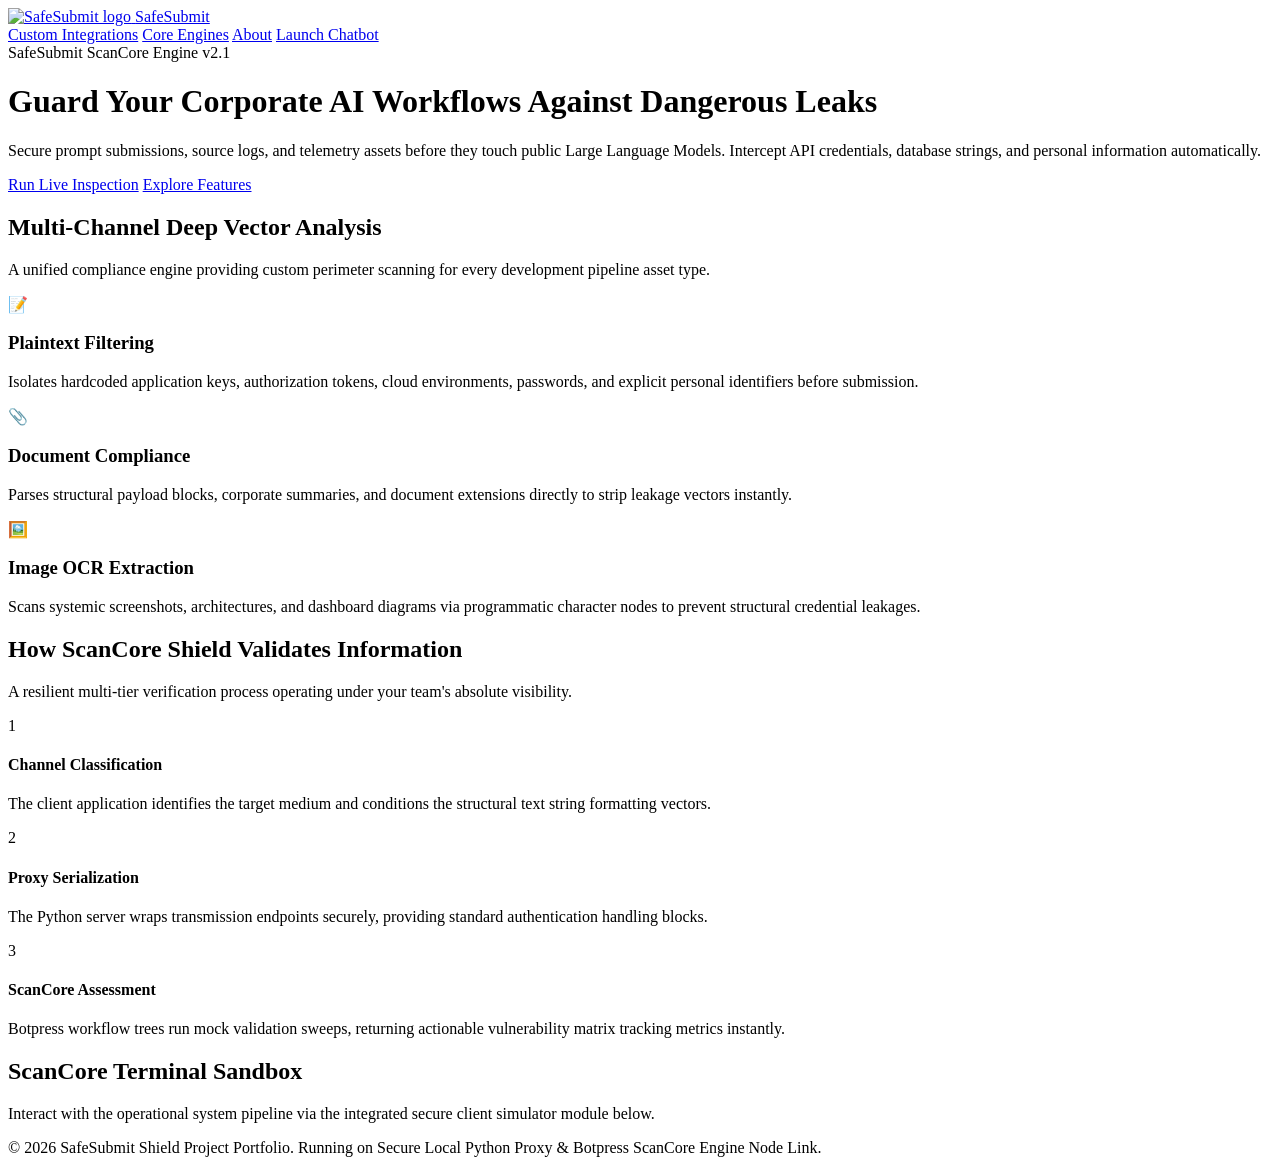
==== docs/index.html @ cbe333ab "rename of files and url" ====
﻿<!DOCTYPE html>
<html lang="en">
<head>
  <meta charset="UTF-8" />
  <meta http-equiv="X-UA-Compatible" content="IE=edge" />
  <meta name="viewport" content="width=device-width, initial-scale=1.0" />
  <title>SafeSubmit Shield — Enterprise LLM Security Platform</title>
  <link rel="stylesheet" href="./style.css" />
  
  <script crossorigin src="https://unpkg.com/react@18/umd/react.development.js"></script>
  <script crossorigin src="https://unpkg.com/react-dom@18/umd/react-dom.development.js"></script>
</head>
<body>

  <nav class="navbar">
    <div class="nav-container">
      <a href="../index.html" class="nav-brand-link">
        <img src="../brand-icon-img.png" alt="SafeSubmit logo" class="nav-logo-img" style="height:36px;width:auto;">
        <span class="nav-title">SafeSubmit</span>
      </a>
      <div class="nav-menu">
        <a href="../integrations.html">Custom Integrations</a>
        <a href="../core-engines.html">Core Engines</a>
        <a href="../about.html">About</a>
        <a href="../chatbot.html" class="nav-cta">Launch Chatbot</a>
      </div>
    </div>
  </nav>

  <header id="hero" class="landing-hero">
    <div class="hero-content">
      <span class="badge">SafeSubmit ScanCore Engine v2.1</span>
      <h1>Guard Your Corporate AI Workflows Against Dangerous Leaks</h1>
      <p>Secure prompt submissions, source logs, and telemetry assets before they touch public Large Language Models. Intercept API credentials, database strings, and personal information automatically.</p>
      <div class="hero-actions">
        <a href="#workspace" class="cta-button primary">Run Live Inspection</a>
        <a href="#features" class="cta-button secondary">Explore Features</a>
      </div>
    </div>
  </header>

  <section id="features" class="landing-features">
    <div class="section-heading">
      <h2>Multi-Channel Deep Vector Analysis</h2>
      <p>A unified compliance engine providing custom perimeter scanning for every development pipeline asset type.</p>
    </div>
    
    <div class="features-grid">
      <div class="feature-card">
        <div class="card-icon">📝</div>
        <h3>Plaintext Filtering</h3>
        <p>Isolates hardcoded application keys, authorization tokens, cloud environments, passwords, and explicit personal identifiers before submission.</p>
      </div>
      <div class="feature-card">
        <div class="card-icon">📎</div>
        <h3>Document Compliance</h3>
        <p>Parses structural payload blocks, corporate summaries, and document extensions directly to strip leakage vectors instantly.</p>
      </div>
      <div class="feature-card">
        <div class="card-icon">🖼️</div>
        <h3>Image OCR Extraction</h3>
        <p>Scans systemic screenshots, architectures, and dashboard diagrams via programmatic character nodes to prevent structural credential leakages.</p>
      </div>
    </div>
  </section>

  <section id="architecture" class="landing-pipeline">
    <div class="section-heading">
      <h2>How ScanCore Shield Validates Information</h2>
      <p>A resilient multi-tier verification process operating under your team's absolute visibility.</p>
    </div>
    <div class="pipeline-flow">
      <div class="step">
        <div class="step-badge">
          <span class="step-num">1</span>
        </div>
        <h4>Channel Classification</h4>
        <p>The client application identifies the target medium and conditions the structural text string formatting vectors.</p>
      </div>
      <div class="step">
        <div class="step-badge">
          <span class="step-num">2</span>
        </div>
        <h4>Proxy Serialization</h4>
        <p>The Python server wraps transmission endpoints securely, providing standard authentication handling blocks.</p>
      </div>
      <div class="step">
        <div class="step-badge">
          <span class="step-num">3</span>
        </div>
        <h4>ScanCore Assessment</h4>
        <p>Botpress workflow trees run mock validation sweeps, returning actionable vulnerability matrix tracking metrics instantly.</p>
      </div>
    </div>
  </section>

  <main id="workspace" class="app-workspace-section">
    <div class="section-heading">
      <h2>ScanCore Terminal Sandbox</h2>
      <p>Interact with the operational system pipeline via the integrated secure client simulator module below.</p>
    </div>
    
    <div id="root" class="root-container"></div>
  </main>

  <footer class="platform-footer">
    <p>&copy; 2026 SafeSubmit Shield Project Portfolio. Running on Secure Local Python Proxy & Botpress ScanCore Engine Node Link.</p>
  </footer>

  <script type="module" src="./app.js"></script>
</body>
</html>
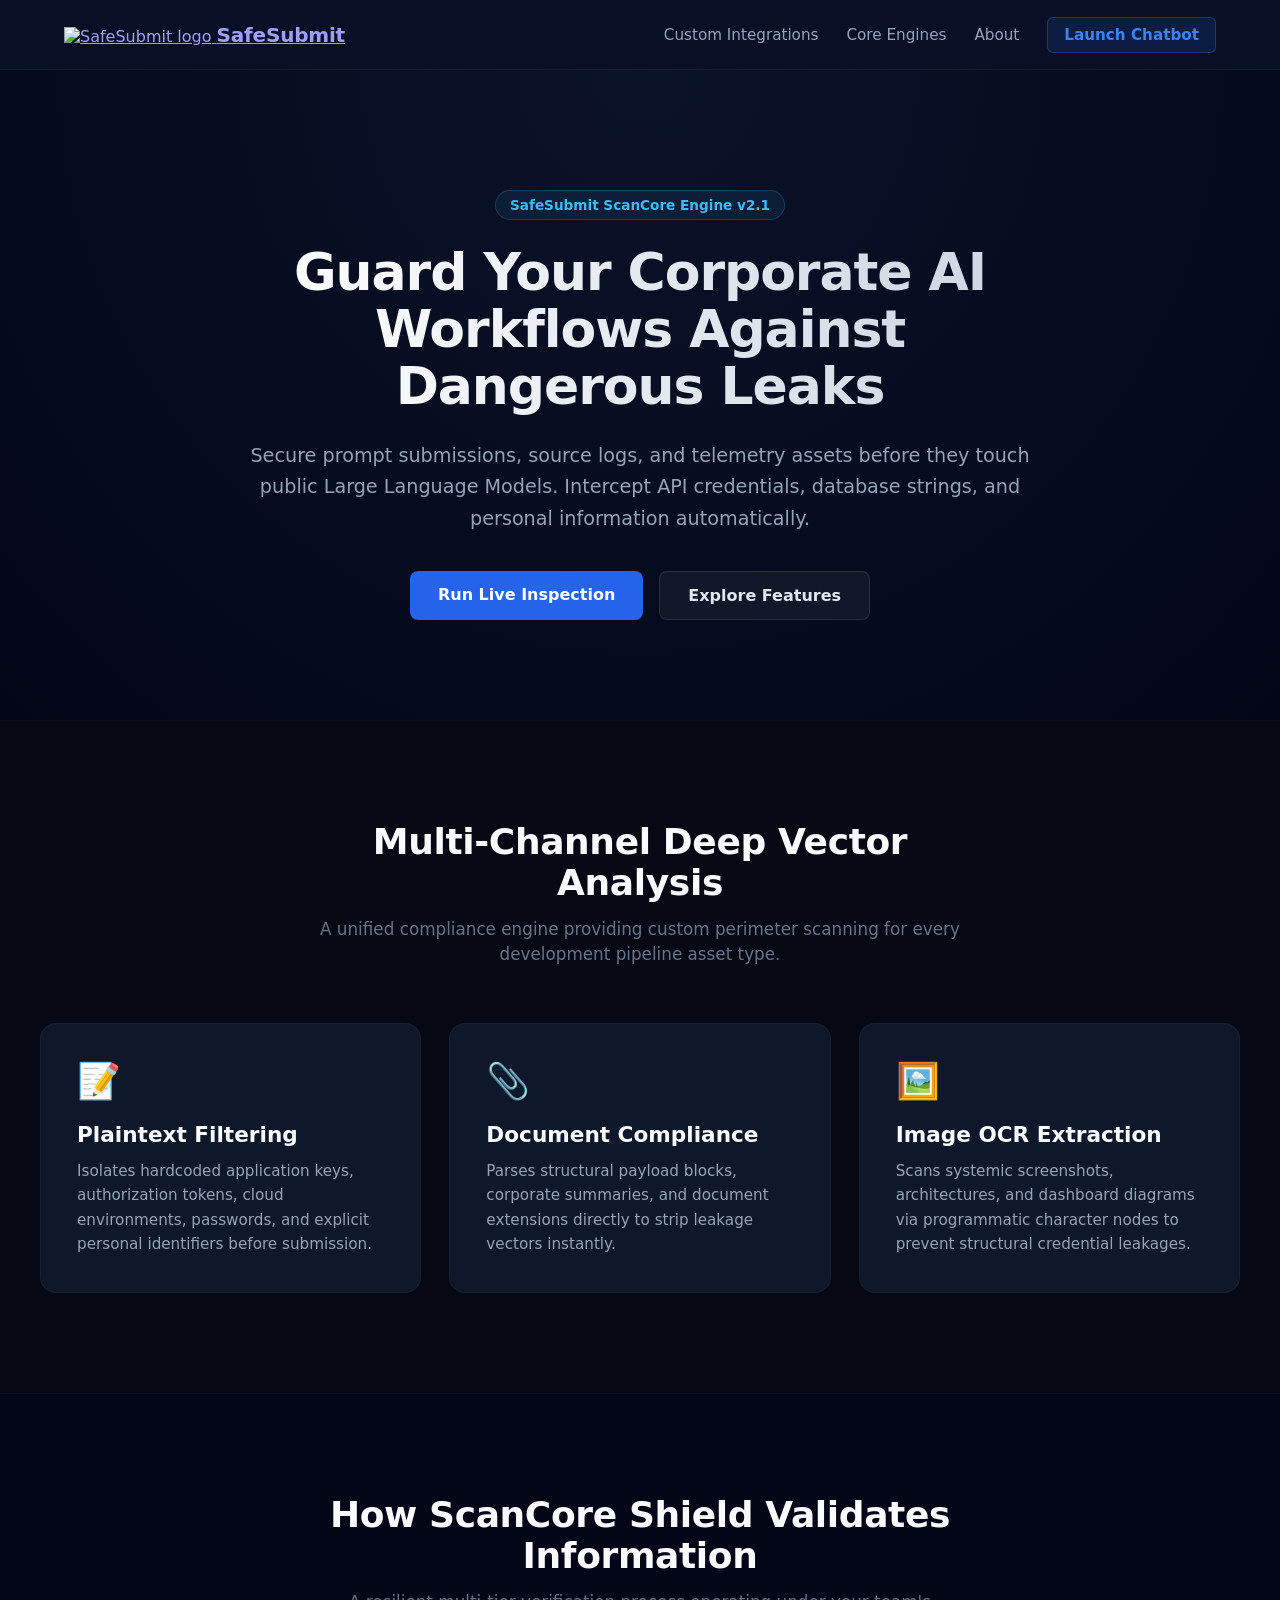
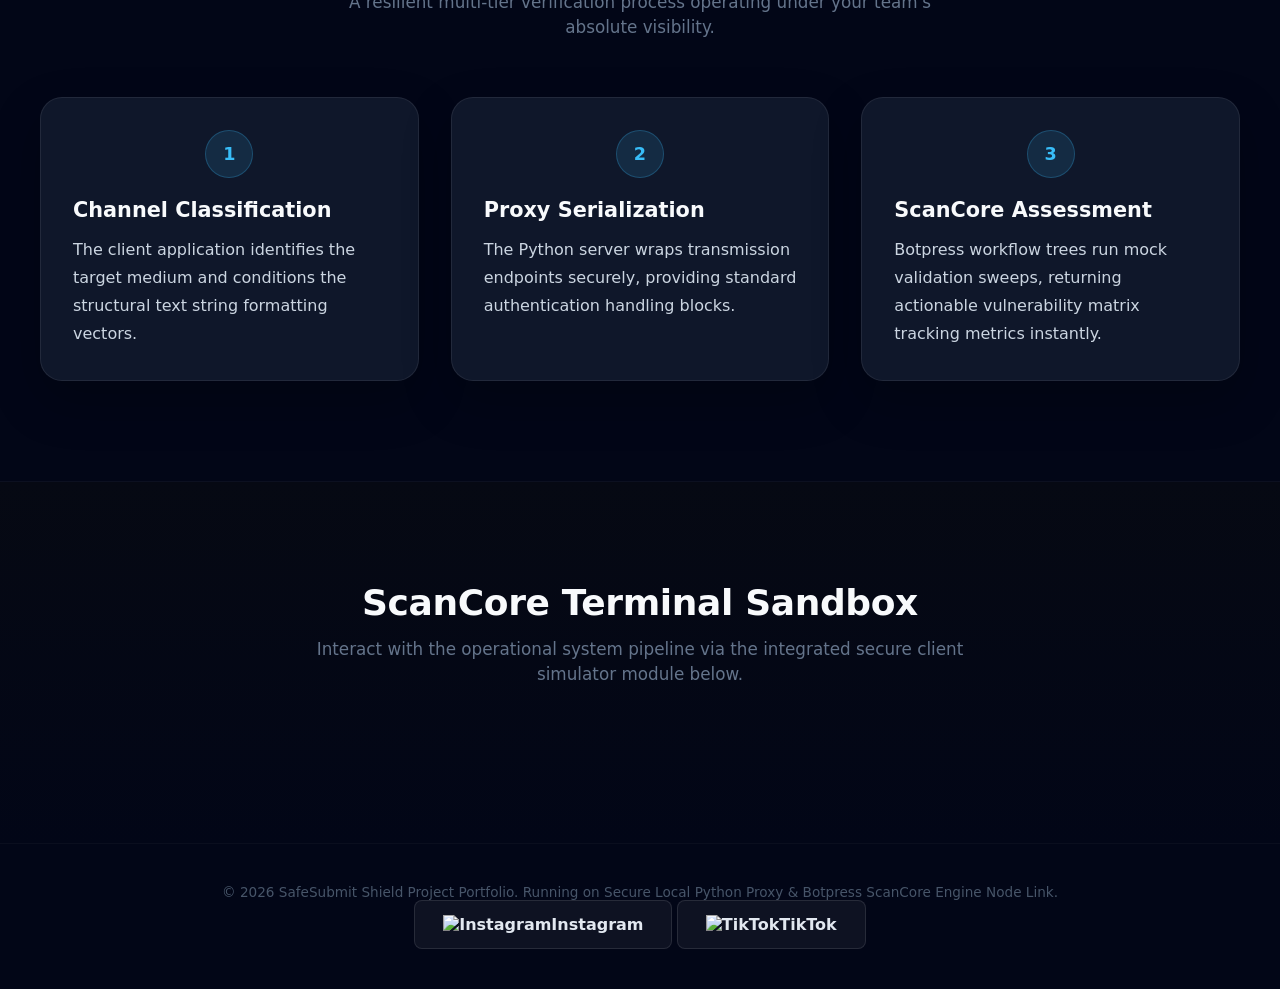
==== commit e6d66ef2: "New icons" ====
--- a/docs/index.html
+++ b/docs/index.html
@@ -105,6 +105,14 @@
 
   <footer class="platform-footer">
     <p>&copy; 2026 SafeSubmit Shield Project Portfolio. Running on Secure Local Python Proxy & Botpress ScanCore Engine Node Link.</p>
+    <div class="app-socials footer-socials">
+      <a href="../instagram-icon.webp" class="cta-button secondary social-button">
+        <img src="../instagram-icon.webp" alt="Instagram" class="social-icon">Instagram
+      </a>
+      <a href="../Tiktok-icon.webp" class="cta-button secondary social-button">
+        <img src="../Tiktok-icon.webp" alt="TikTok" class="social-icon">TikTok
+      </a>
+    </div>
   </footer>
 
   <script type="module" src="./app.js"></script>
--- a/docs/style.css
+++ b/docs/style.css
@@ -0,0 +1,349 @@
+:root {
+  color-scheme: dark;
+  font-family: system-ui, -apple-system, BlinkMacSystemFont, 'Segoe UI', Roboto, sans-serif;
+  background: #020617;
+  color: #f8fafc;
+  scroll-behavior: smooth;
+}
+
+* {
+  box-sizing: border-box;
+  margin: 0;
+  padding: 0;
+}
+
+body {
+  padding-top: 70px; /* Offset space for fixed top menu bar */
+}
+
+/* Fixed Navigation Navbar Layer */
+.navbar {
+  position: fixed;
+  top: 0;
+  left: 0;
+  right: 0;
+  height: 70px;
+  background: rgba(11, 19, 41, 0.85);
+  backdrop-filter: blur(12px);
+  -webkit-backdrop-filter: blur(12px);
+  border-bottom: 1px solid rgba(255, 255, 255, 0.06);
+  z-index: 1000;
+}
+
+.nav-container {
+  max-width: 1200px;
+  height: 100%;
+  margin: 0 auto;
+  padding: 0 24px;
+  display: flex;
+  justify-content: space-between;
+  align-items: center;
+}
+
+.nav-brand {
+  display: flex;
+  align-items: center;
+  gap: 10px;
+}
+
+.nav-logo { font-size: 1.5rem; }
+.nav-title { font-size: 1.25rem; font-weight: 700; letter-spacing: -0.01em; }
+.nav-title .highlight { color: #38bdf8; }
+
+.nav-menu {
+  display: flex;
+  align-items: center;
+  gap: 28px;
+}
+
+.nav-menu a {
+  color: #94a3b8;
+  text-decoration: none;
+  font-size: 0.95rem;
+  font-weight: 500;
+  transition: color 0.2s;
+}
+.nav-menu a:hover { color: #f8fafc; }
+
+.nav-menu a.nav-cta {
+  background: rgba(37, 99, 235, 0.15);
+  color: #3b82f6;
+  border: 1px solid rgba(59, 130, 246, 0.3);
+  padding: 8px 16px;
+  border-radius: 6px;
+  font-weight: 600;
+}
+.nav-menu a.nav-cta:hover { background: #2563eb; color: white; }
+
+/* Branded Hero Header Section */
+.landing-hero {
+  background: radial-gradient(circle at top, #0b1329 0%, #020617 100%);
+  padding: 120px 24px 100px 24px;
+  text-align: center;
+}
+
+.hero-content { max-width: 800px; margin: 0 auto; }
+
+.badge {
+  display: inline-block;
+  background: rgba(56, 189, 248, 0.08);
+  color: #38bdf8;
+  border: 1px solid rgba(56, 189, 248, 0.2);
+  padding: 6px 14px;
+  border-radius: 9999px;
+  font-size: 0.85rem;
+  font-weight: 600;
+  margin-bottom: 24px;
+}
+
+.hero-content h1 {
+  font-size: 3.25rem;
+  font-weight: 800;
+  line-height: 1.1;
+  letter-spacing: -0.02em;
+  margin-bottom: 24px;
+  background: linear-gradient(to right, #ffffff, #cbd5e1);
+  -webkit-background-clip: text;
+  -webkit-text-fill-color: transparent;
+}
+
+.hero-content p {
+  font-size: 1.2rem;
+  color: #94a3b8;
+  line-height: 1.65;
+  margin-bottom: 36px;
+}
+
+.hero-actions { display: flex; gap: 16px; justify-content: center; }
+
+.cta-button {
+  display: inline-block;
+  font-weight: 600;
+  padding: 14px 28px;
+  border-radius: 8px;
+  text-decoration: none;
+  font-size: 1rem;
+  transition: all 0.2s;
+}
+.cta-button.primary { background: #2563eb; color: white; }
+.cta-button.primary:hover { background: #1d4ed8; }
+.cta-button.secondary { background: rgba(255, 255, 255, 0.05); color: #e2e8f0; border: 1px solid rgba(255, 255, 255, 0.1); }
+.cta-button.secondary:hover { background: rgba(255, 255, 255, 0.1); }
+
+/* Unified Heading Layout Utilities */
+.section-heading {
+  text-align: center;
+  max-width: 650px;
+  margin: 0 auto 56px auto;
+}
+.section-heading h2 { font-size: 2.25rem; font-weight: 700; margin-bottom: 14px; letter-spacing: -0.01em; }
+.section-heading p { color: #64748b; font-size: 1.05rem; line-height: 1.5; }
+
+/* Section 2: Product Features Elements */
+.landing-features { padding: 100px 24px; background: #060913; border-top: 1px solid rgba(255,255,255,0.03); }
+.features-grid {
+  display: grid;
+  grid-template-columns: repeat(auto-fit, minmax(280px, 1fr));
+  gap: 28px;
+  max-width: 1200px;
+  margin: 0 auto;
+}
+.feature-card {
+  background: #0f172a;
+  border: 1px solid rgba(255, 255, 255, 0.04);
+  padding: 36px;
+  border-radius: 16px;
+  transition: transform 0.25s, border-color 0.25s;
+}
+.feature-card:hover { transform: translateY(-4px); border-color: rgba(56, 189, 248, 0.2); }
+.card-icon { font-size: 2.2rem; margin-bottom: 20px; }
+.feature-card h3 { font-size: 1.35rem; margin-bottom: 12px; font-weight: 600; }
+.feature-card p { color: #94a3b8; font-size: 0.95rem; line-height: 1.6; }
+
+/* Section 3: Tech Flow Steps */
+.landing-pipeline {
+  padding: 100px 24px;
+  border-top: 1px solid rgba(255, 255, 255, 0.03);
+}
+.pipeline-flow {
+  display: grid;
+  grid-template-columns: repeat(auto-fit, minmax(280px, 1fr));
+  gap: 32px;
+  max-width: 1200px;
+  margin: 0 auto;
+}
+.step {
+  background: #0f172a;
+  border: 1px solid rgba(255, 255, 255, 0.08);
+  border-radius: 22px;
+  padding: 32px;
+  min-height: 260px;
+  text-align: left;
+  box-shadow: 0 20px 50px rgba(0, 0, 0, 0.22);
+}
+.step-badge {
+  display: flex;
+  justify-content: center;
+  margin-bottom: 20px;
+}
+.step-num {
+  display: inline-flex;
+  align-items: center;
+  justify-content: center;
+  width: 48px;
+  height: 48px;
+  background: rgba(56, 189, 248, 0.12);
+  color: #38bdf8;
+  border: 1px solid rgba(56, 189, 248, 0.25);
+  border-radius: 50%;
+  font-weight: 700;
+  font-size: 1.1rem;
+}
+.step h4 {
+  font-size: 1.3rem;
+  margin-bottom: 14px;
+  font-weight: 700;
+}
+.step p {
+  color: #cbd5e1;
+  font-size: 1rem;
+  line-height: 1.75;
+}
+
+/* Section 4: Live Sandboxed Interactive Workspace */
+.app-workspace-section {
+  padding: 100px 24px;
+  background: linear-gradient(180deg, #060913 0%, #020617 100%);
+  border-top: 1px solid rgba(255, 255, 255, 0.04);
+}
+
+/* Sandboxed Chatbot Messenger Client Frame Dimensions */
+.chatbot-container {
+  display: flex;
+  flex-direction: column;
+  max-width: 700px;
+  height: 620px;
+  margin: 0 auto;
+  background: #0f172a;
+  border: 1px solid rgba(255, 255, 255, 0.08);
+  border-radius: 16px;
+  box-shadow: 0 25px 50px -12px rgb(0 0 0 / 0.6);
+  overflow: hidden;
+}
+
+.chatbot-header {
+  padding: 18px 24px;
+  border-bottom: 1px solid rgba(255, 255, 255, 0.08);
+  display: flex;
+  justify-content: space-between;
+  align-items: center;
+  background: #0b1329;
+}
+.chatbot-status { font-size: 0.85rem; color: #10b981; font-weight: 600; display: flex; align-items: center; gap: 6px; }
+.chatbot-status::before { content: ''; display: inline-block; width: 8px; height: 8px; background: #10b981; border-radius: 50%; }
+
+.chatbot-messages { flex: 1; overflow-y: auto; padding: 24px; display: flex; flex-direction: column; gap: 16px; }
+.chatbot-message-row { display: flex; width: 100%; }
+.chatbot-message-row.user { justify-content: flex-end; }
+.chatbot-message-row.bot { justify-content: flex-start; }
+
+.chatbot-bubble { max-width: 80%; padding: 14px 18px; border-radius: 16px; line-height: 1.5; font-size: 0.95rem; }
+.chatbot-bubble p { margin: 0; white-space: pre-wrap; }
+
+.chatbot-message-row.user .chatbot-bubble { background: #2563eb; color: #fff; border-bottom-right-radius: 4px; }
+.chatbot-message-row.bot .chatbot-bubble { background: rgba(255, 255, 255, 0.05); color: #cbd5e1; border-bottom-left-radius: 4px; }
+
+.inline-choice-panel {
+  display: flex;
+  flex-wrap: wrap;
+  gap: 8px;
+  margin-top: 12px;
+}
+
+.inline-choice-btn {
+  background: rgba(56, 189, 248, 0.08);
+  border: 1px solid rgba(56, 189, 248, 0.28);
+  color: #7dd3fc;
+  padding: 8px 12px;
+  border-radius: 8px;
+  font-weight: 700;
+  cursor: pointer;
+}
+
+.inline-choice-btn:hover:not(:disabled) {
+  background: rgba(56, 189, 248, 0.16);
+  border-color: #38bdf8;
+}
+
+.inline-choice-btn:disabled {
+  cursor: not-allowed;
+  opacity: 0.55;
+}
+
+.chatbot-footer { padding: 18px 24px; border-top: 1px solid rgba(255, 255, 255, 0.08); background: #0b1329; }
+.content-entry-panel { display: flex; flex-direction: column; gap: 12px; }
+.upload-row { display: flex; width: 100%; }
+.upload-button {
+  width: 100%;
+  background: rgba(56, 189, 248, 0.06);
+  border: 1px solid rgba(56, 189, 248, 0.24);
+  color: #38bdf8;
+  padding: 12px 18px;
+  border-radius: 10px;
+  font-weight: 700;
+  cursor: pointer;
+}
+.upload-button:hover:not(:disabled) {
+  background: rgba(56, 189, 248, 0.14);
+  border-color: #38bdf8;
+}
+.upload-button:disabled { opacity: 0.55; cursor: not-allowed; }
+.choices-panel { display: flex; flex-direction: column; gap: 10px; width: 100%; }
+
+.choice-btn {
+  background: rgba(56, 189, 248, 0.06);
+  border: 1px solid rgba(56, 189, 248, 0.2);
+  color: #38bdf8;
+  padding: 14px 18px;
+  border-radius: 10px;
+  font-weight: 600;
+  font-size: 0.95rem;
+  text-align: left;
+  cursor: pointer;
+  transition: all 0.2s;
+}
+.choice-btn:hover { background: rgba(56, 189, 248, 0.14); border-color: #38bdf8; }
+
+.chatbot-input-area { display: flex; gap: 12px; width: 100%; }
+.chatbot-input-area textarea {
+  flex: 1;
+  border-radius: 24px;
+  border: 1px solid rgba(255, 255, 255, 0.1);
+  background: #1e293b;
+  color: #f8fafc;
+  padding: 12px 20px;
+  font-size: 0.95rem;
+  resize: none;
+  outline: none;
+  line-height: 1.4;
+}
+.chatbot-send-button { background: #2563eb; color: white; border: none; border-radius: 24px; padding: 0 24px; font-weight: 600; cursor: pointer; transition: background 0.2s; }
+.chatbot-send-button:hover:not(:disabled) { background: #1d4ed8; }
+.chatbot-send-button:disabled { opacity: 0.4; cursor: not-allowed; }
+
+@keyframes pulse { 0%, 100% { opacity: 0.4; } 50% { opacity: 1; } }
+.chatbot-bubble.loading span { animation: pulse 1.5s infinite; color: #94a3b8; }
+
+/* Branded Presentation Footer */
+.platform-footer { text-align: center; padding: 40px 24px; font-size: 0.85rem; color: #475569; border-top: 1px solid rgba(255, 255, 255, 0.03); background: #020617; }
+
+/* Responsive Media Controls for Mobile Displays */
+@media (max-width: 768px) {
+  body { padding-top: 60px; }
+  .navbar { height: 60px; }
+  .nav-menu { display: none; } /* Standard collapse pattern for review speed */
+  .hero-content h1 { font-size: 2.25rem; }
+  .hero-actions { flex-direction: column; gap: 12px; }
+  .pipeline-flow { flex-direction: column; align-items: center; gap: 32px; }
+  .chatbot-container { height: 520px; }
+}
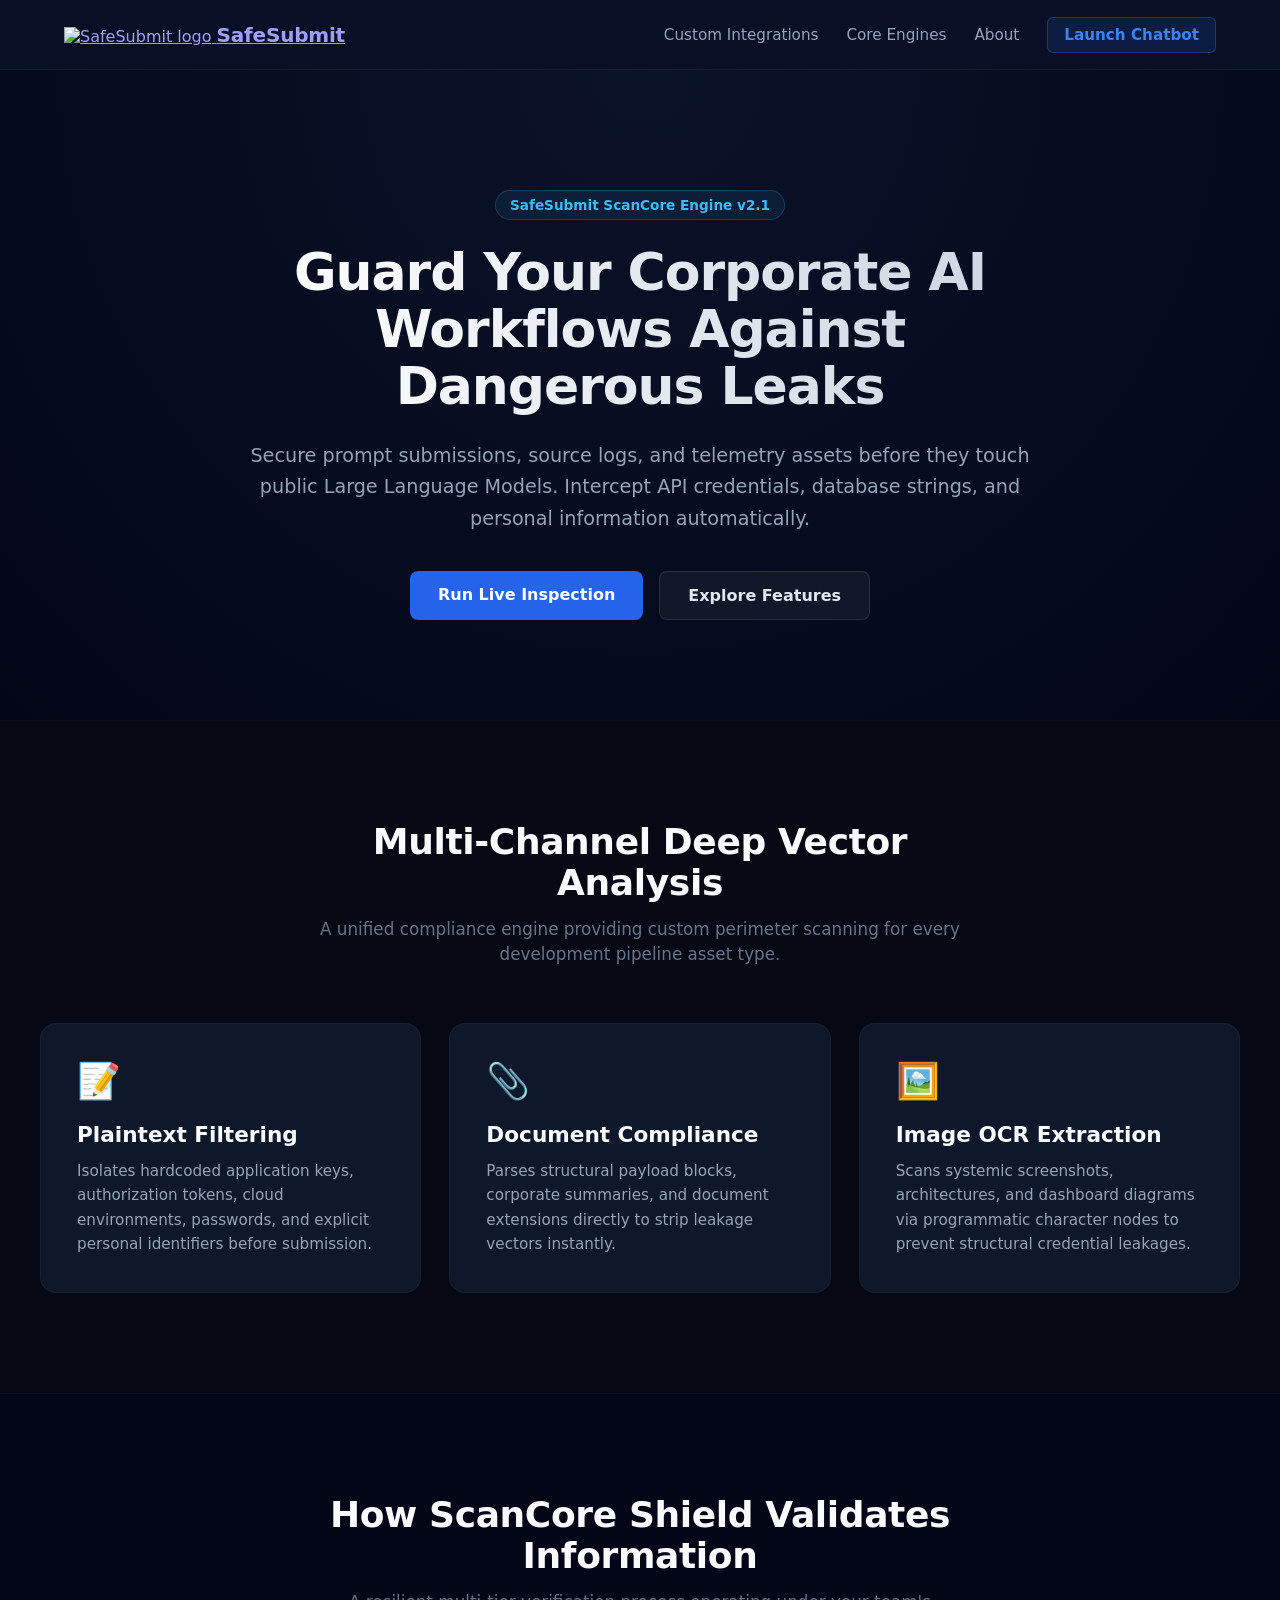
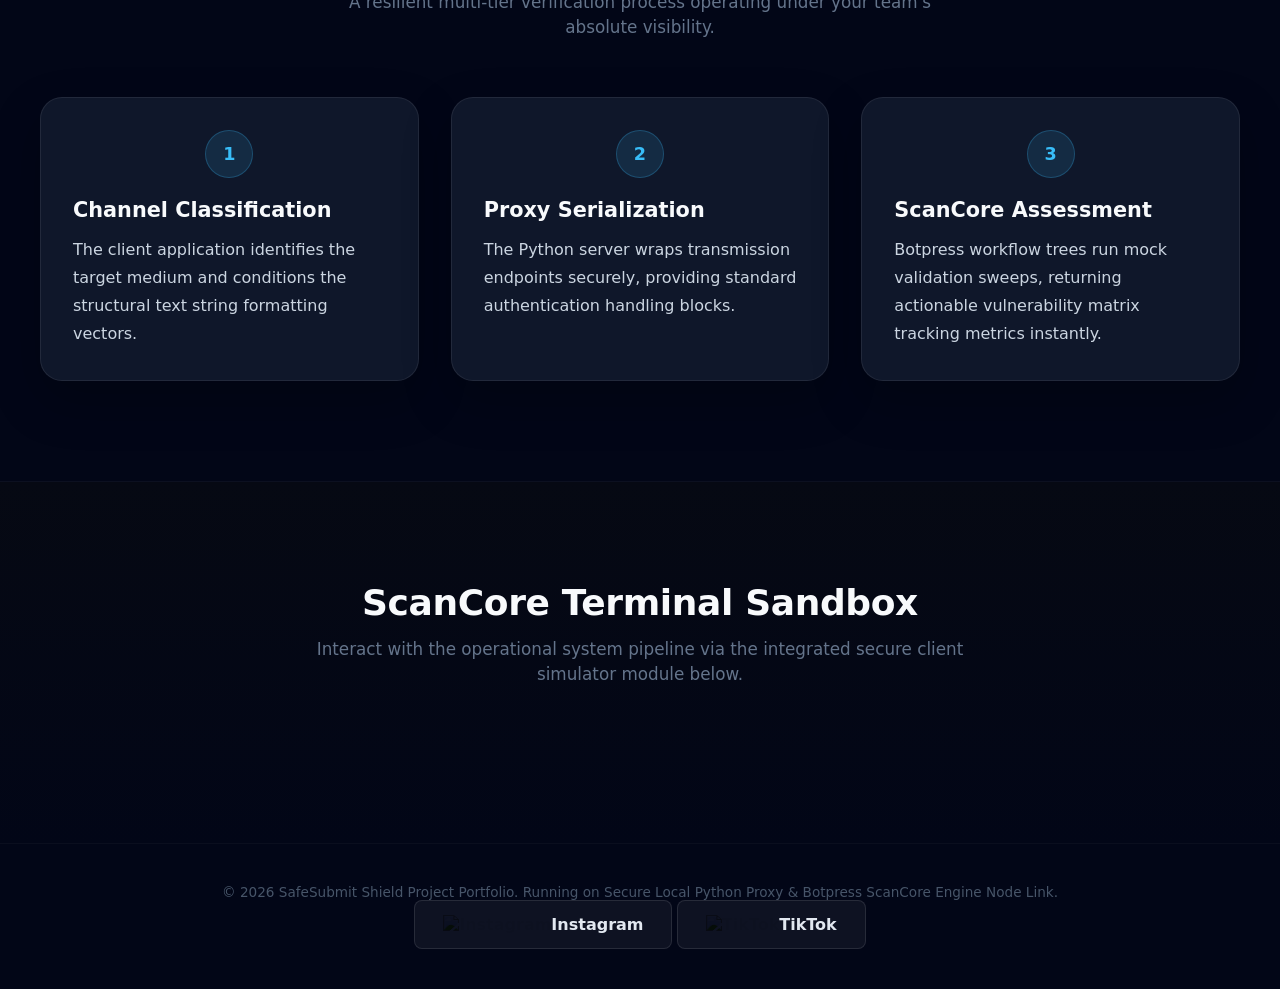
==== commit 1a22b606: "ui updateeeeeeeee" ====
--- a/docs/index.html
+++ b/docs/index.html
@@ -107,10 +107,10 @@
     <p>&copy; 2026 SafeSubmit Shield Project Portfolio. Running on Secure Local Python Proxy & Botpress ScanCore Engine Node Link.</p>
     <div class="app-socials footer-socials">
       <a href="../instagram-icon.webp" class="cta-button secondary social-button">
-        <img src="../instagram-icon.webp" alt="Instagram" class="social-icon">Instagram
+        <img src="../instagram-icon.webp" alt="Instagram" class="social-icon" style="mix-blend-mode: multiply;">Instagram
       </a>
       <a href="../Tiktok-icon.webp" class="cta-button secondary social-button">
-        <img src="../Tiktok-icon.webp" alt="TikTok" class="social-icon">TikTok
+        <img src="../Tiktok-icon.webp" alt="TikTok" class="social-icon" style="mix-blend-mode: multiply;">TikTok
       </a>
     </div>
   </footer>
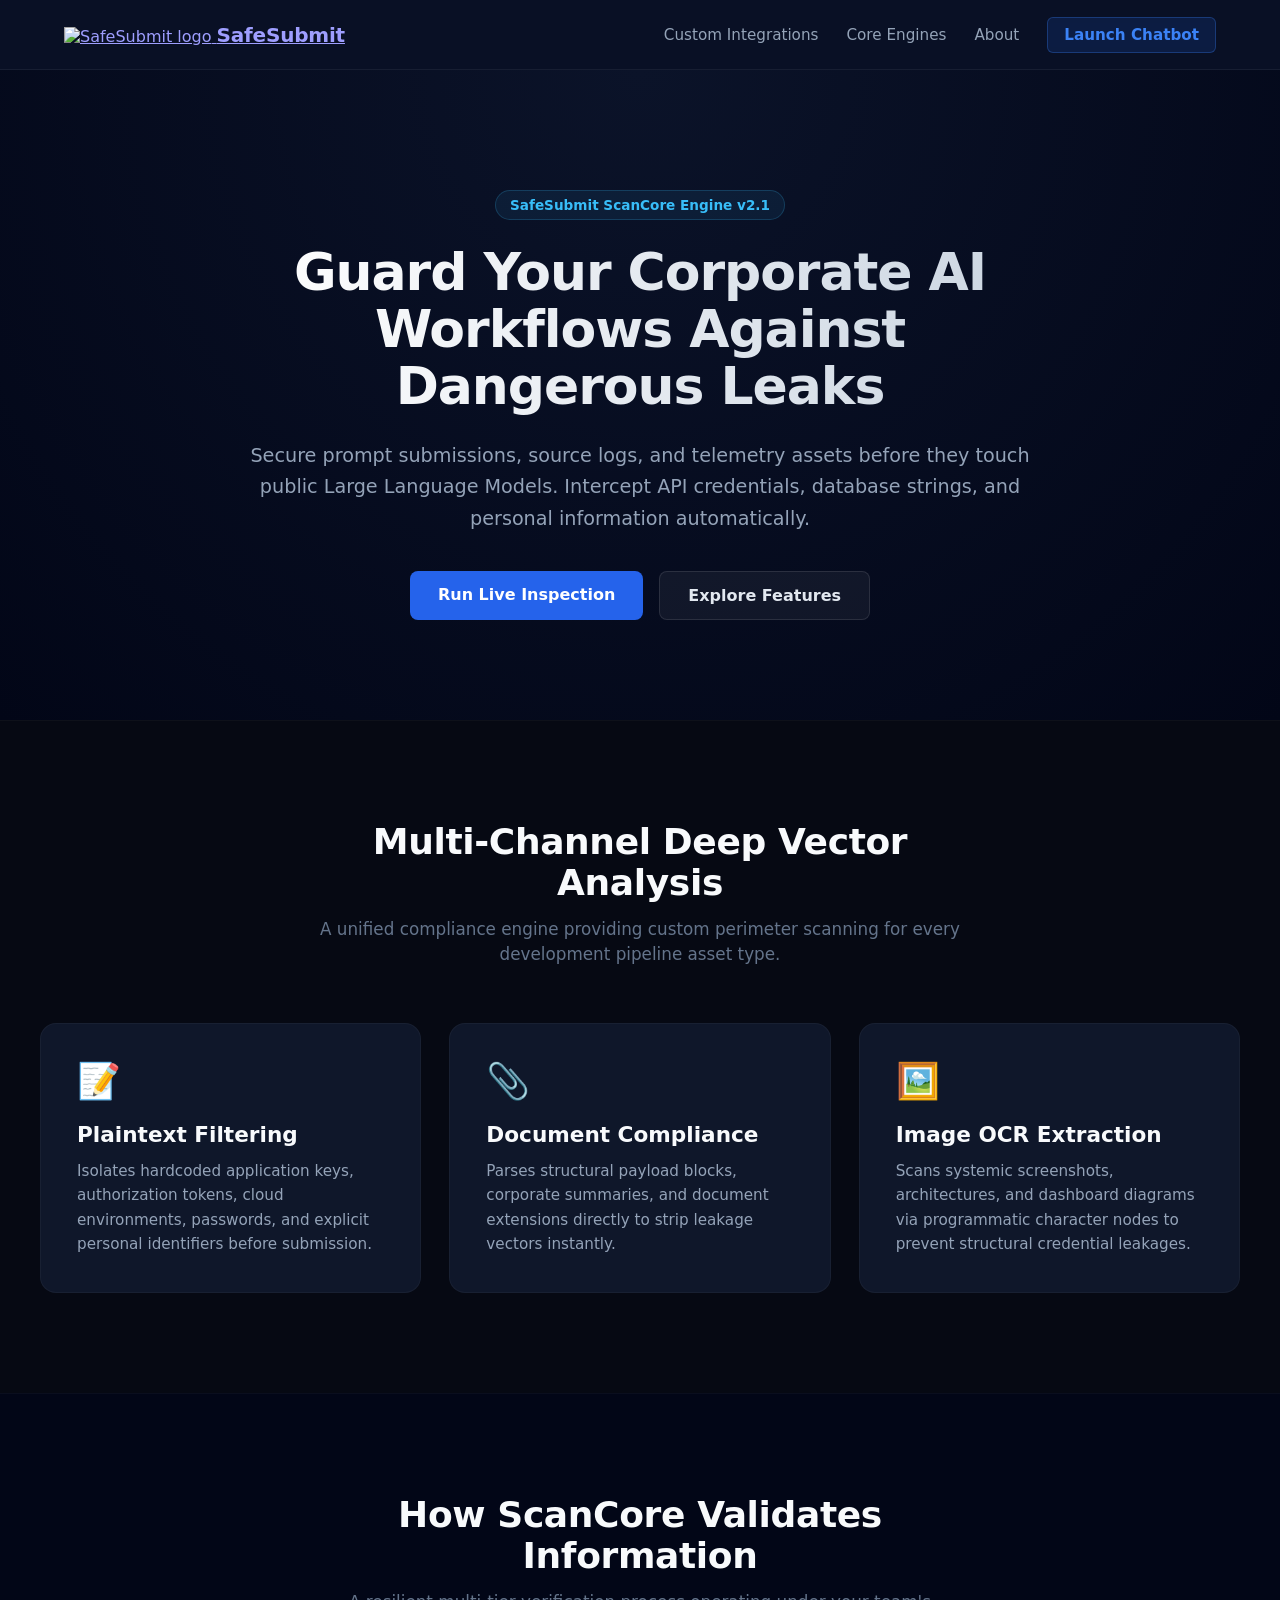
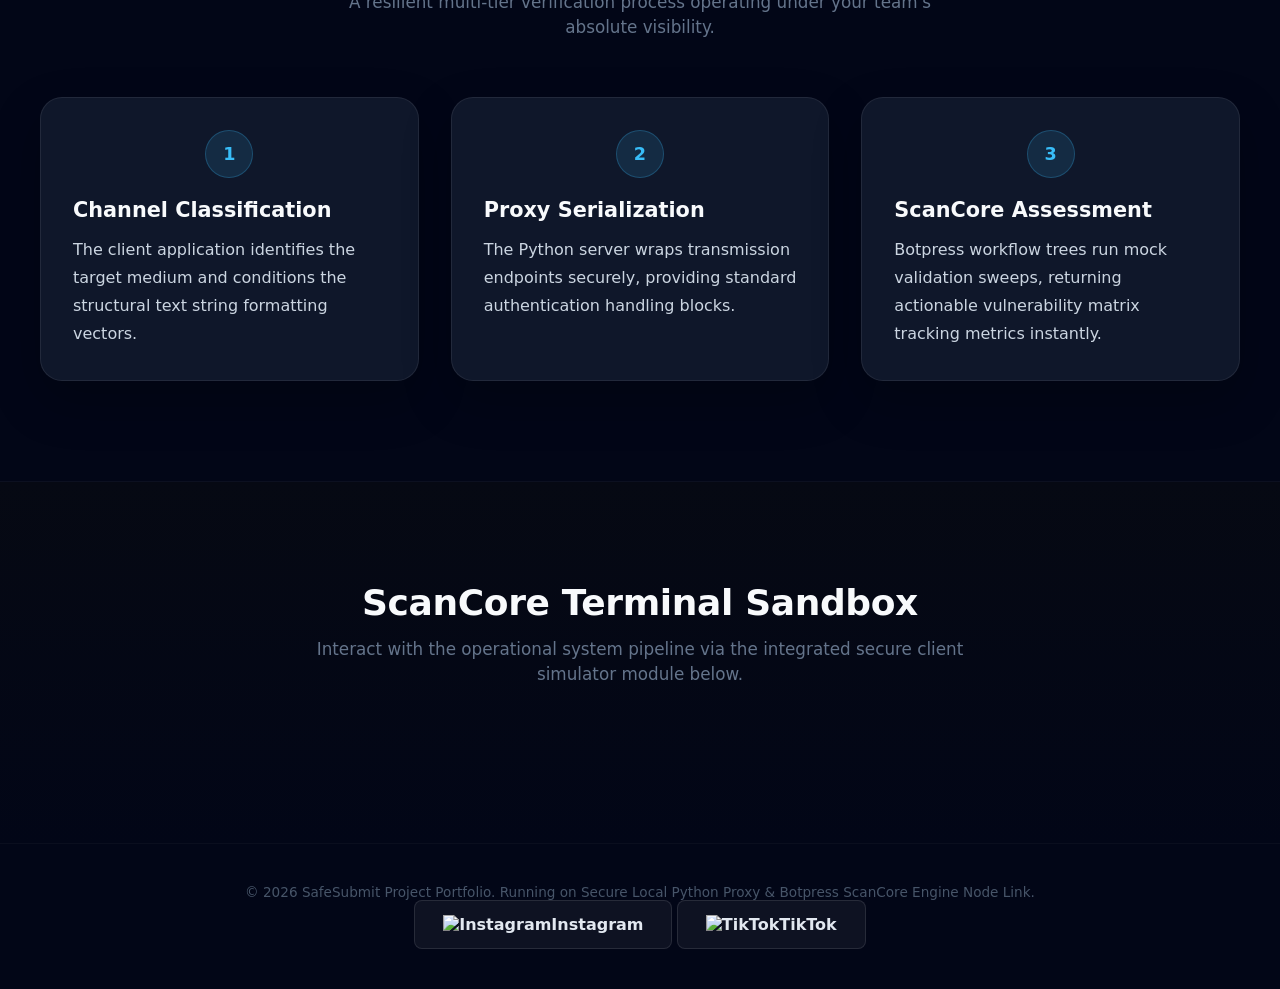
==== commit c87de77c: "icons" ====
--- a/docs/index.html
+++ b/docs/index.html
@@ -66,7 +66,7 @@
 
   <section id="architecture" class="landing-pipeline">
     <div class="section-heading">
-      <h2>How ScanCore Shield Validates Information</h2>
+      <h2>How ScanCore Validates Information</h2>
       <p>A resilient multi-tier verification process operating under your team's absolute visibility.</p>
     </div>
     <div class="pipeline-flow">
@@ -104,13 +104,13 @@
   </main>
 
   <footer class="platform-footer">
-    <p>&copy; 2026 SafeSubmit Shield Project Portfolio. Running on Secure Local Python Proxy & Botpress ScanCore Engine Node Link.</p>
+    <p>&copy; 2026 SafeSubmit Project Portfolio. Running on Secure Local Python Proxy & Botpress ScanCore Engine Node Link.</p>
     <div class="app-socials footer-socials">
       <a href="../instagram-icon.webp" class="cta-button secondary social-button">
-        <img src="../instagram-icon.webp" alt="Instagram" class="social-icon" style="mix-blend-mode: multiply;">Instagram
+        <img src="../instagram-icon.webp" alt="Instagram" class="social-icon">Instagram
       </a>
       <a href="../Tiktok-icon.webp" class="cta-button secondary social-button">
-        <img src="../Tiktok-icon.webp" alt="TikTok" class="social-icon" style="mix-blend-mode: multiply;">TikTok
+        <img src="../Tiktok-icon.webp" alt="TikTok" class="social-icon">TikTok
       </a>
     </div>
   </footer>
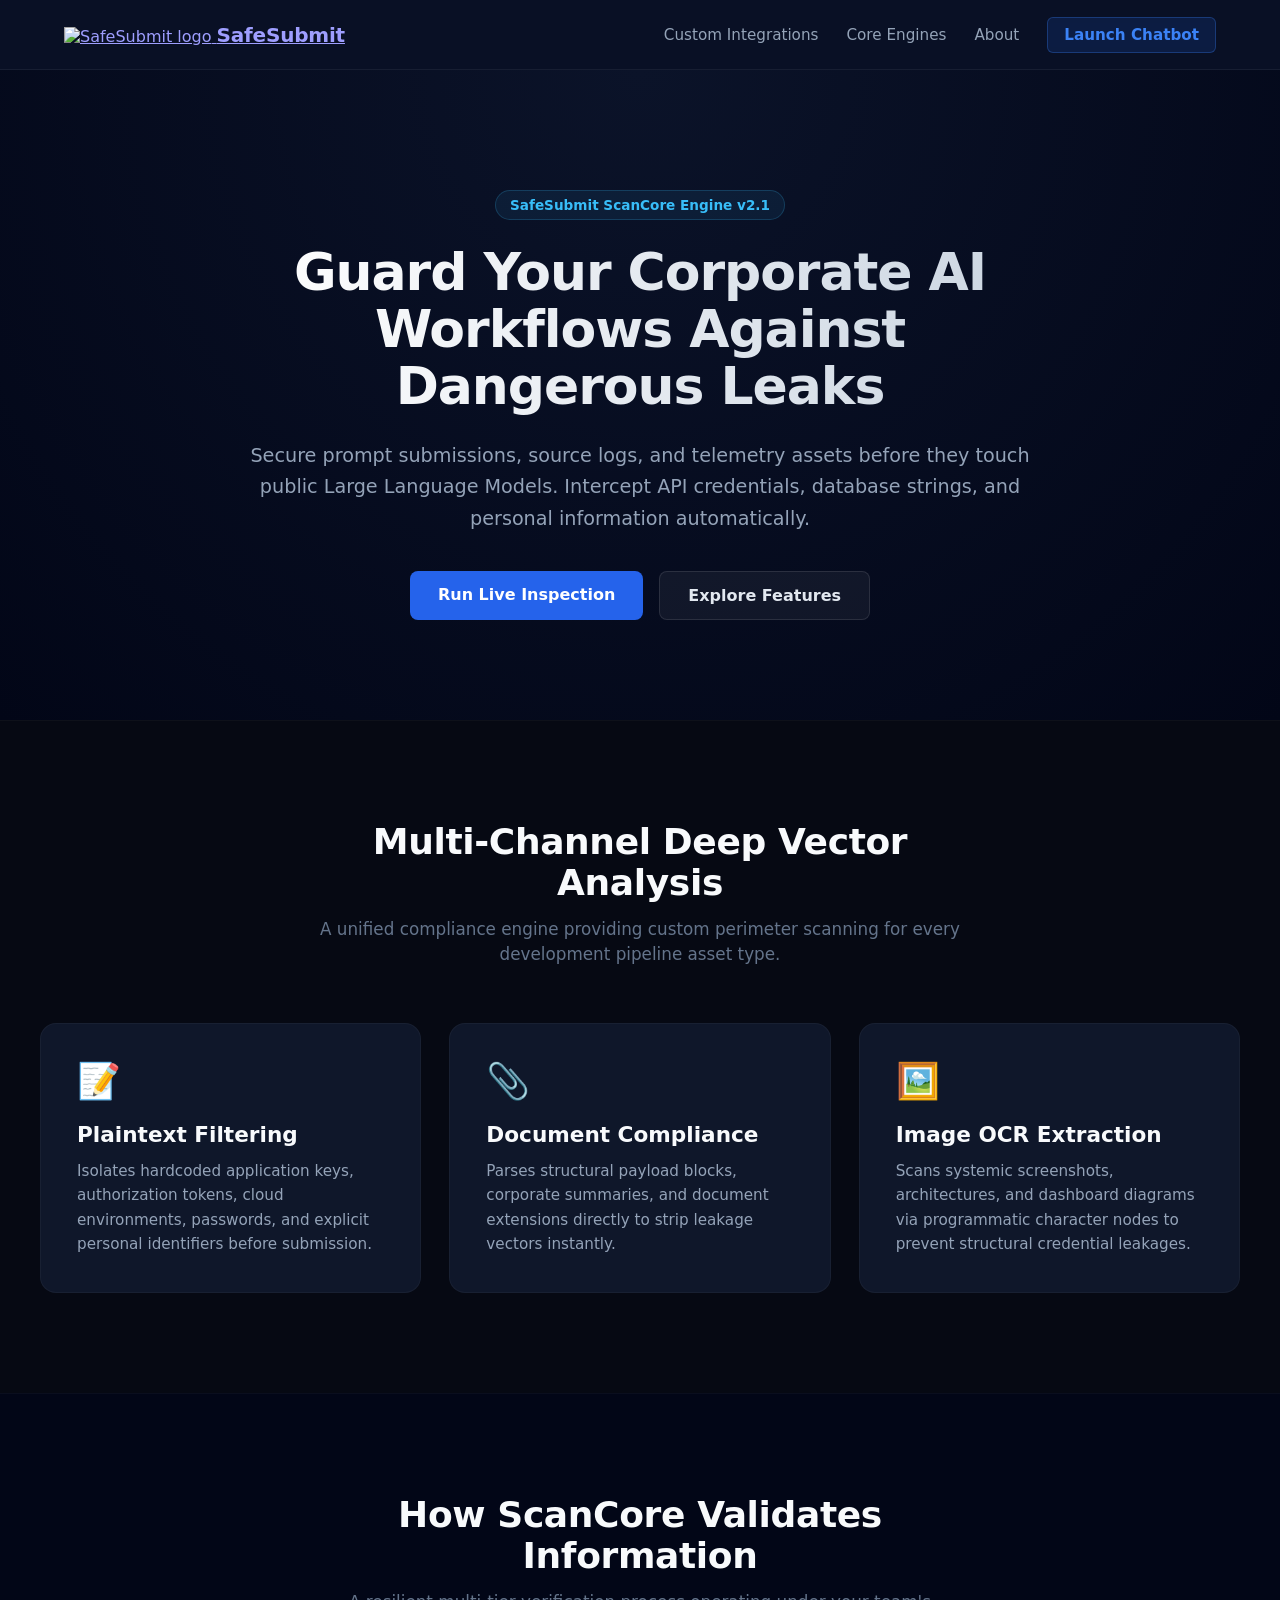
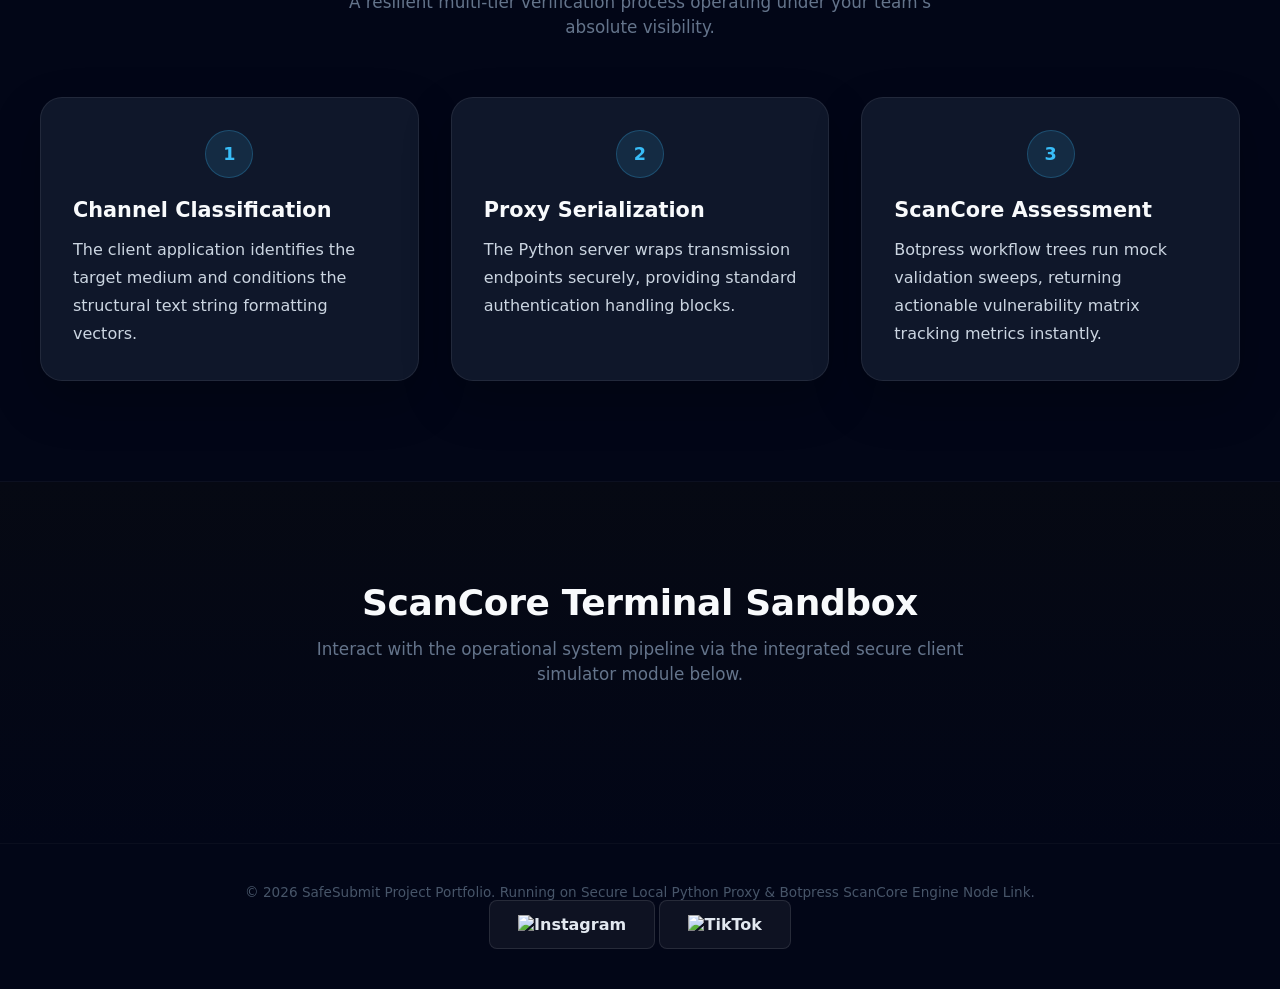
==== commit d86714cd: "updated soical icons" ====
--- a/docs/index.html
+++ b/docs/index.html
@@ -106,11 +106,11 @@
   <footer class="platform-footer">
     <p>&copy; 2026 SafeSubmit Project Portfolio. Running on Secure Local Python Proxy & Botpress ScanCore Engine Node Link.</p>
     <div class="app-socials footer-socials">
-      <a href="../instagram-icon.webp" class="cta-button secondary social-button">
-        <img src="../instagram-icon.webp" alt="Instagram" class="social-icon">Instagram
+      <a href="../instagram-icon.webp" class="cta-button secondary social-button" aria-label="Instagram">
+        <img src="../instagram-icon.webp" alt="Instagram" class="social-icon">
       </a>
-      <a href="../Tiktok-icon.webp" class="cta-button secondary social-button">
-        <img src="../Tiktok-icon.webp" alt="TikTok" class="social-icon">TikTok
+      <a href="../Tiktok-icon.webp" class="cta-button secondary social-button" aria-label="TikTok">
+        <img src="../Tiktok-icon.webp" alt="TikTok" class="social-icon">
       </a>
     </div>
   </footer>
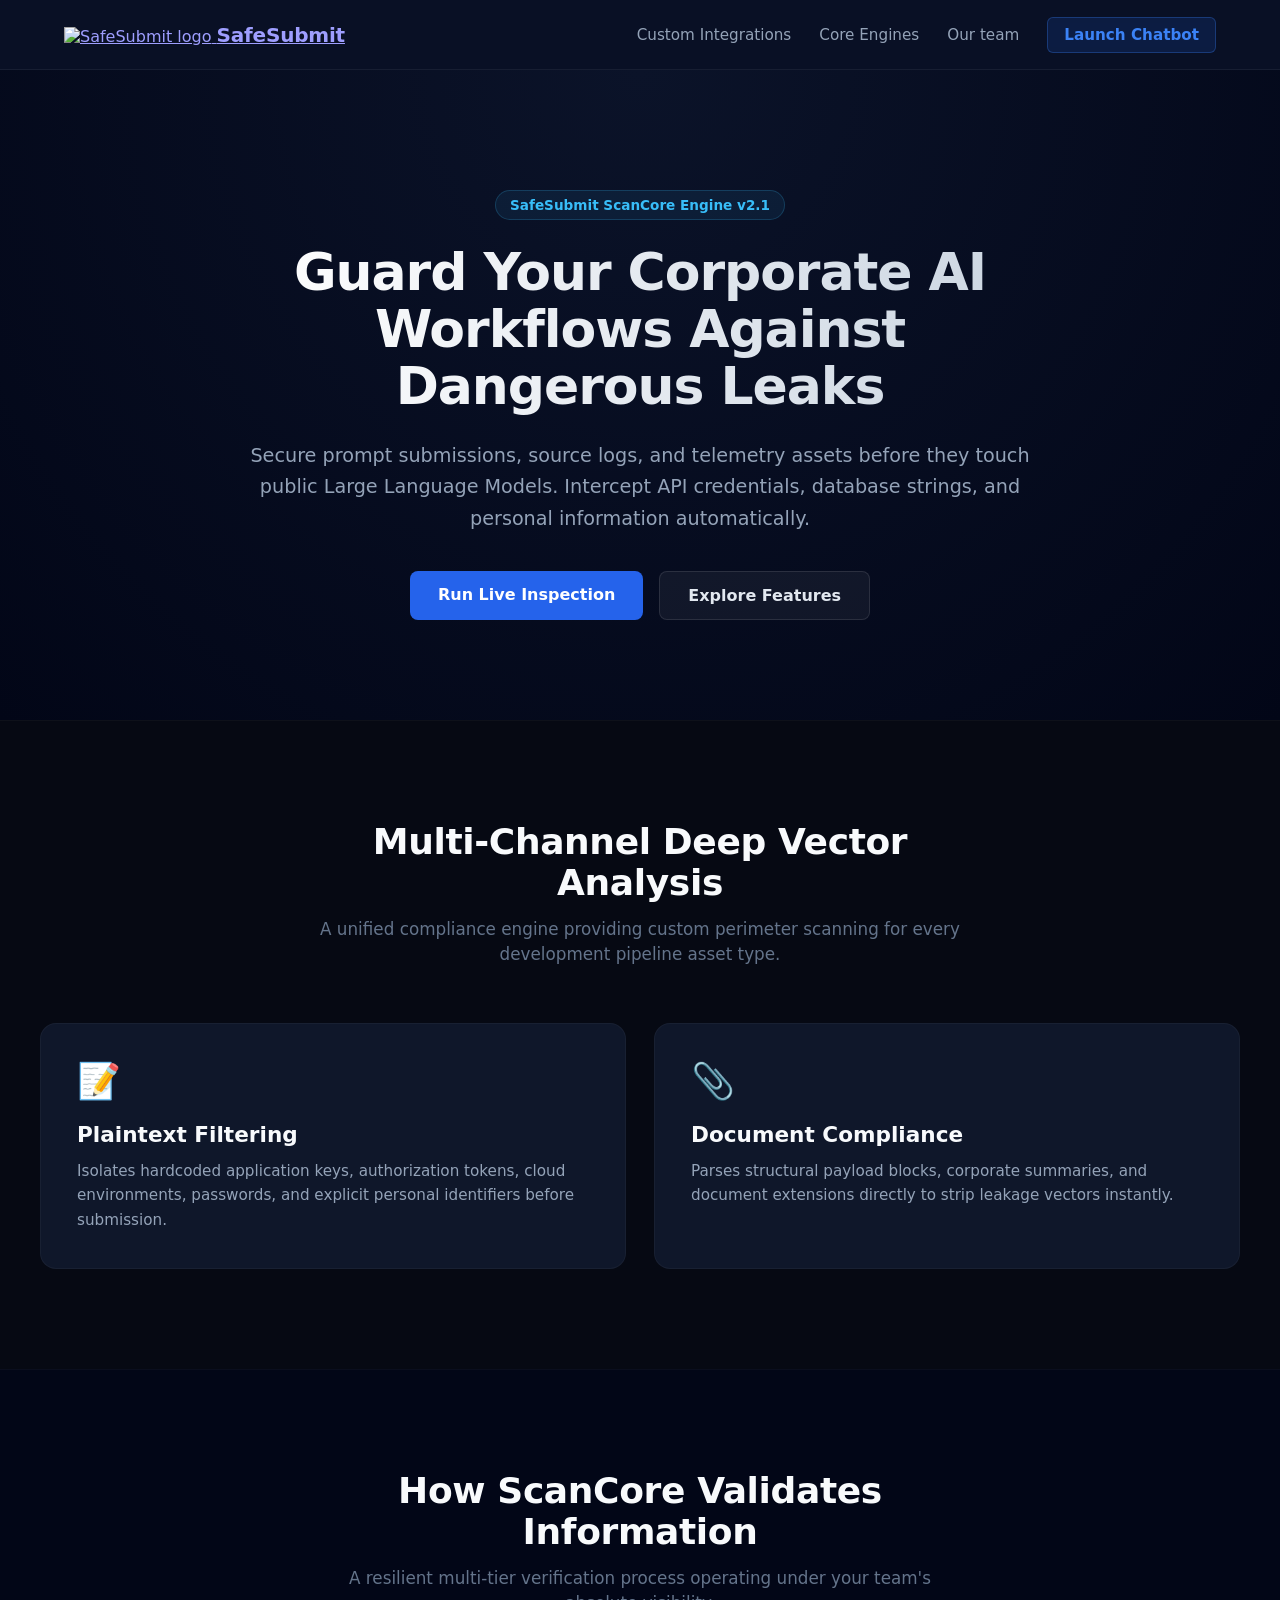
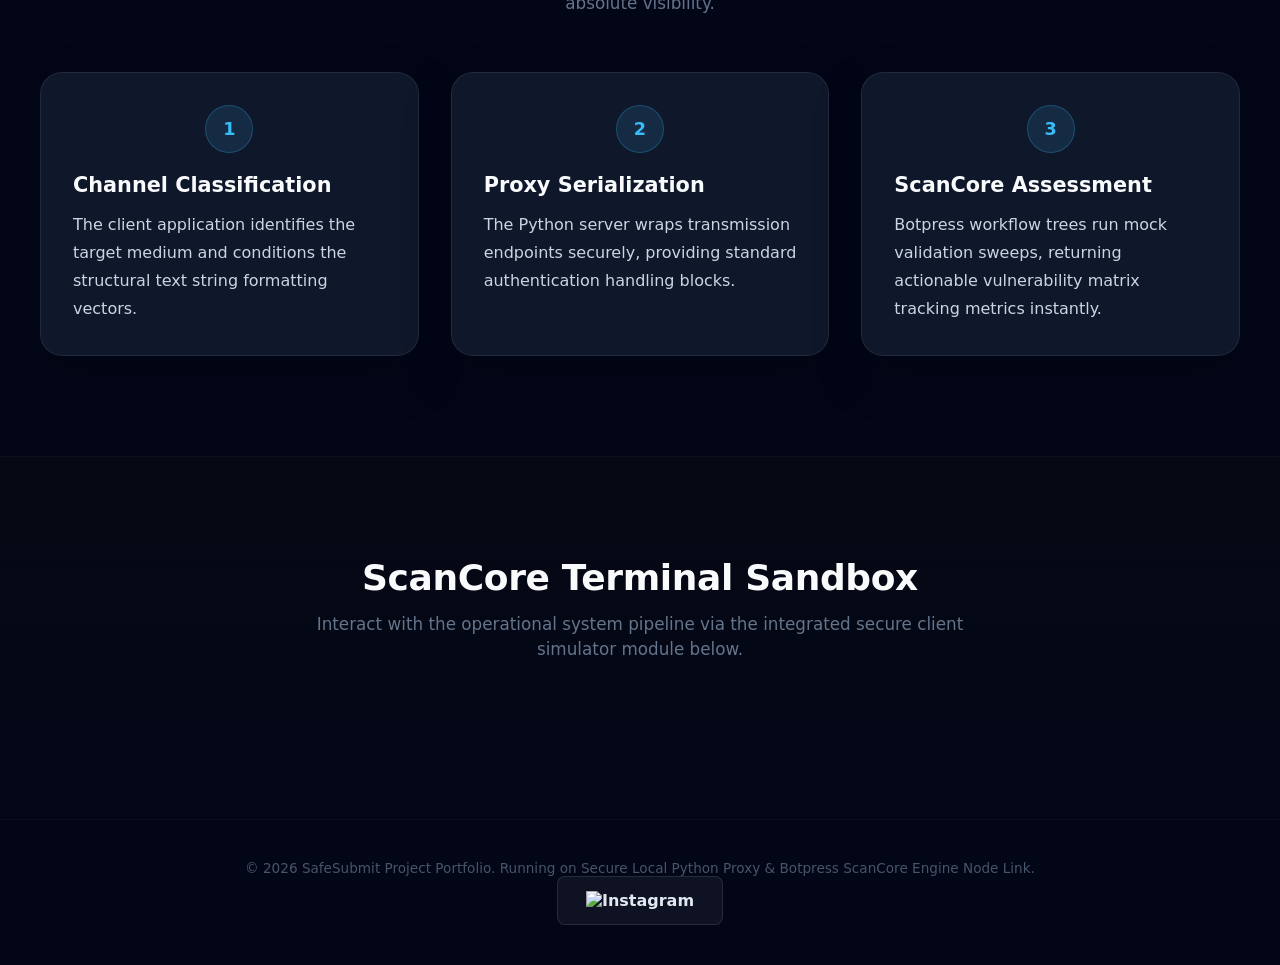
==== commit 01549042: "updated ui" ====
--- a/docs/index.html
+++ b/docs/index.html
@@ -4,7 +4,7 @@
   <meta charset="UTF-8" />
   <meta http-equiv="X-UA-Compatible" content="IE=edge" />
   <meta name="viewport" content="width=device-width, initial-scale=1.0" />
-  <title>SafeSubmit Shield — Enterprise LLM Security Platform</title>
+  <title>SafeSubmit — Enterprise LLM Security Platform</title>
   <link rel="stylesheet" href="./style.css" />
   
   <script crossorigin src="https://unpkg.com/react@18/umd/react.development.js"></script>
@@ -21,7 +21,7 @@
       <div class="nav-menu">
         <a href="../integrations.html">Custom Integrations</a>
         <a href="../core-engines.html">Core Engines</a>
-        <a href="../about.html">About</a>
+        <a href="../about.html">Our team</a>
         <a href="../chatbot.html" class="nav-cta">Launch Chatbot</a>
       </div>
     </div>
@@ -55,11 +55,6 @@
         <div class="card-icon">📎</div>
         <h3>Document Compliance</h3>
         <p>Parses structural payload blocks, corporate summaries, and document extensions directly to strip leakage vectors instantly.</p>
-      </div>
-      <div class="feature-card">
-        <div class="card-icon">🖼️</div>
-        <h3>Image OCR Extraction</h3>
-        <p>Scans systemic screenshots, architectures, and dashboard diagrams via programmatic character nodes to prevent structural credential leakages.</p>
       </div>
     </div>
   </section>
@@ -106,11 +101,8 @@
   <footer class="platform-footer">
     <p>&copy; 2026 SafeSubmit Project Portfolio. Running on Secure Local Python Proxy & Botpress ScanCore Engine Node Link.</p>
     <div class="app-socials footer-socials">
-      <a href="../instagram-icon.webp" class="cta-button secondary social-button" aria-label="Instagram">
-        <img src="../instagram-icon.webp" alt="Instagram" class="social-icon">
-      </a>
-      <a href="../Tiktok-icon.webp" class="cta-button secondary social-button" aria-label="TikTok">
-        <img src="../Tiktok-icon.webp" alt="TikTok" class="social-icon">
+      <a href="#" class="cta-button secondary social-button" aria-label="Instagram" title="Instagram placeholder">
+        <img src="../instagram.png" alt="Instagram" class="social-icon">
       </a>
     </div>
   </footer>
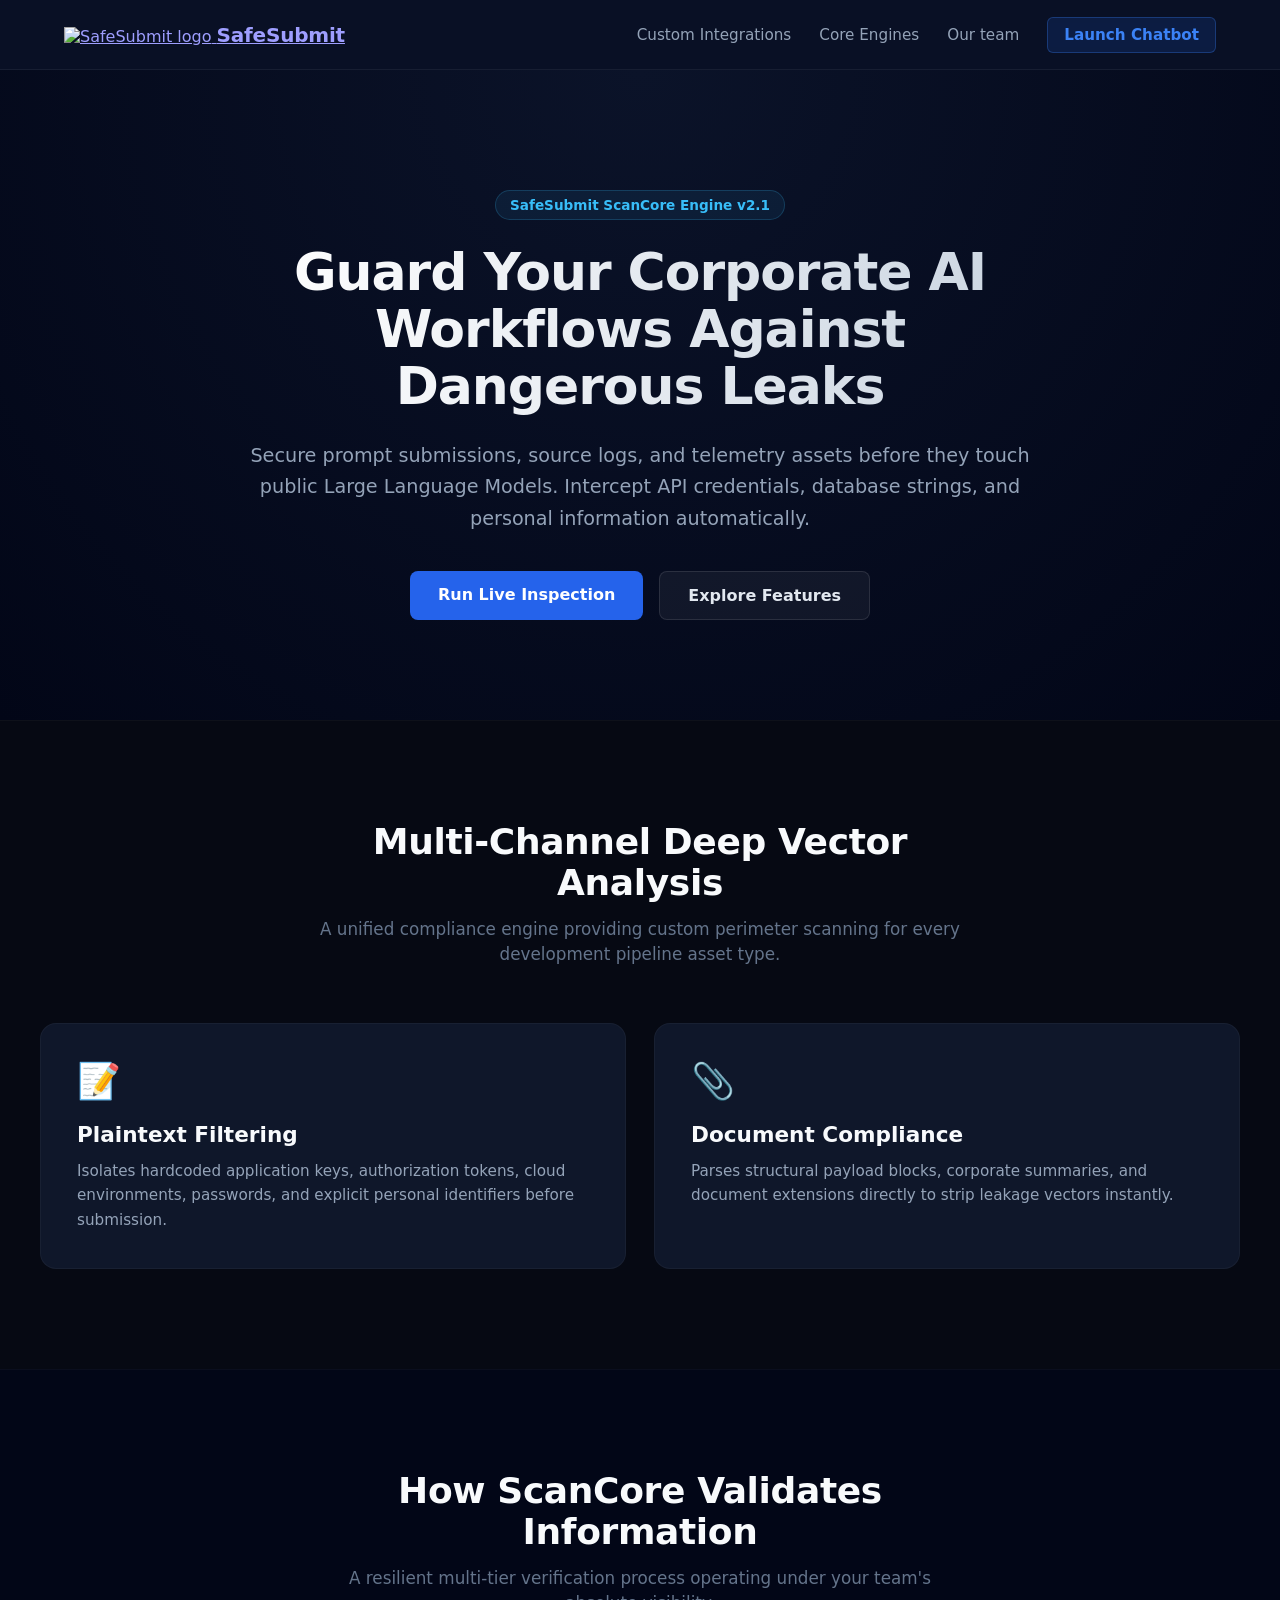
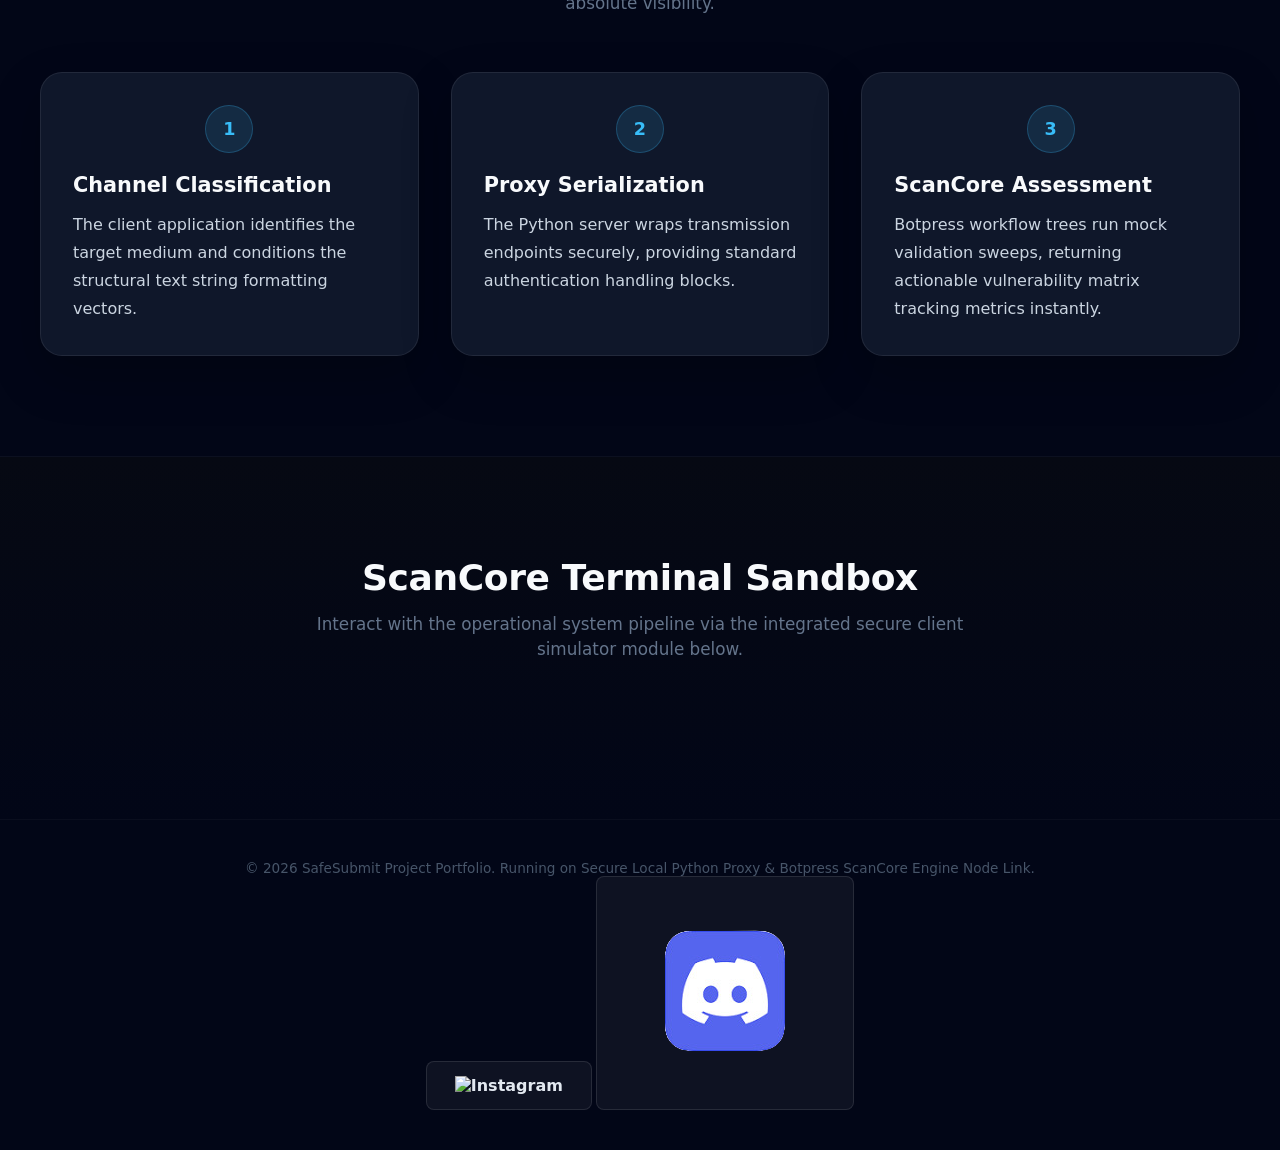
==== commit a628b49b: "discord and editing cards" ====
--- a/docs/index.html
+++ b/docs/index.html
@@ -104,6 +104,9 @@
       <a href="#" class="cta-button secondary social-button" aria-label="Instagram" title="Instagram placeholder">
         <img src="../instagram.png" alt="Instagram" class="social-icon">
       </a>
+      <a href="https://discord.gg/msWpjbavFX" class="cta-button secondary social-button" aria-label="Discord" target="_blank" rel="noopener noreferrer">
+        <img src="../Discord.png" alt="Discord" class="social-icon">
+      </a>
     </div>
   </footer>
 
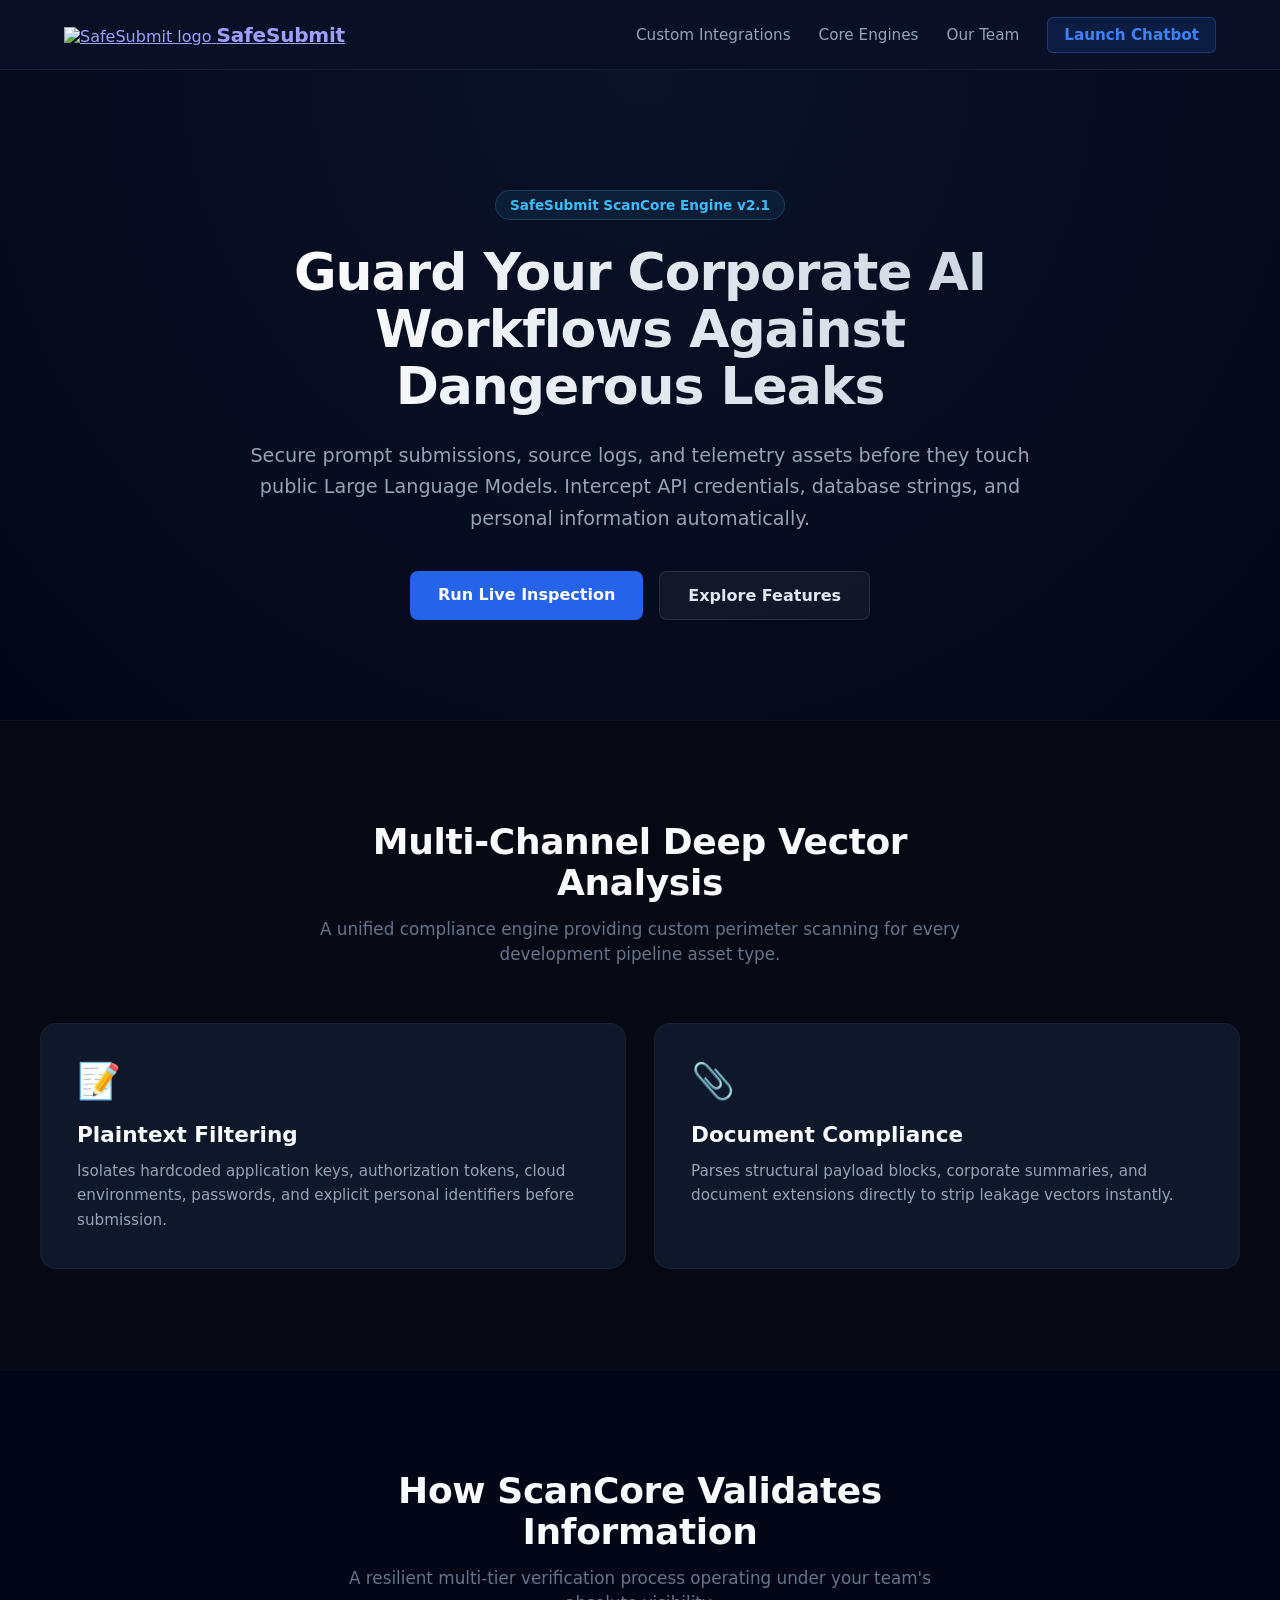
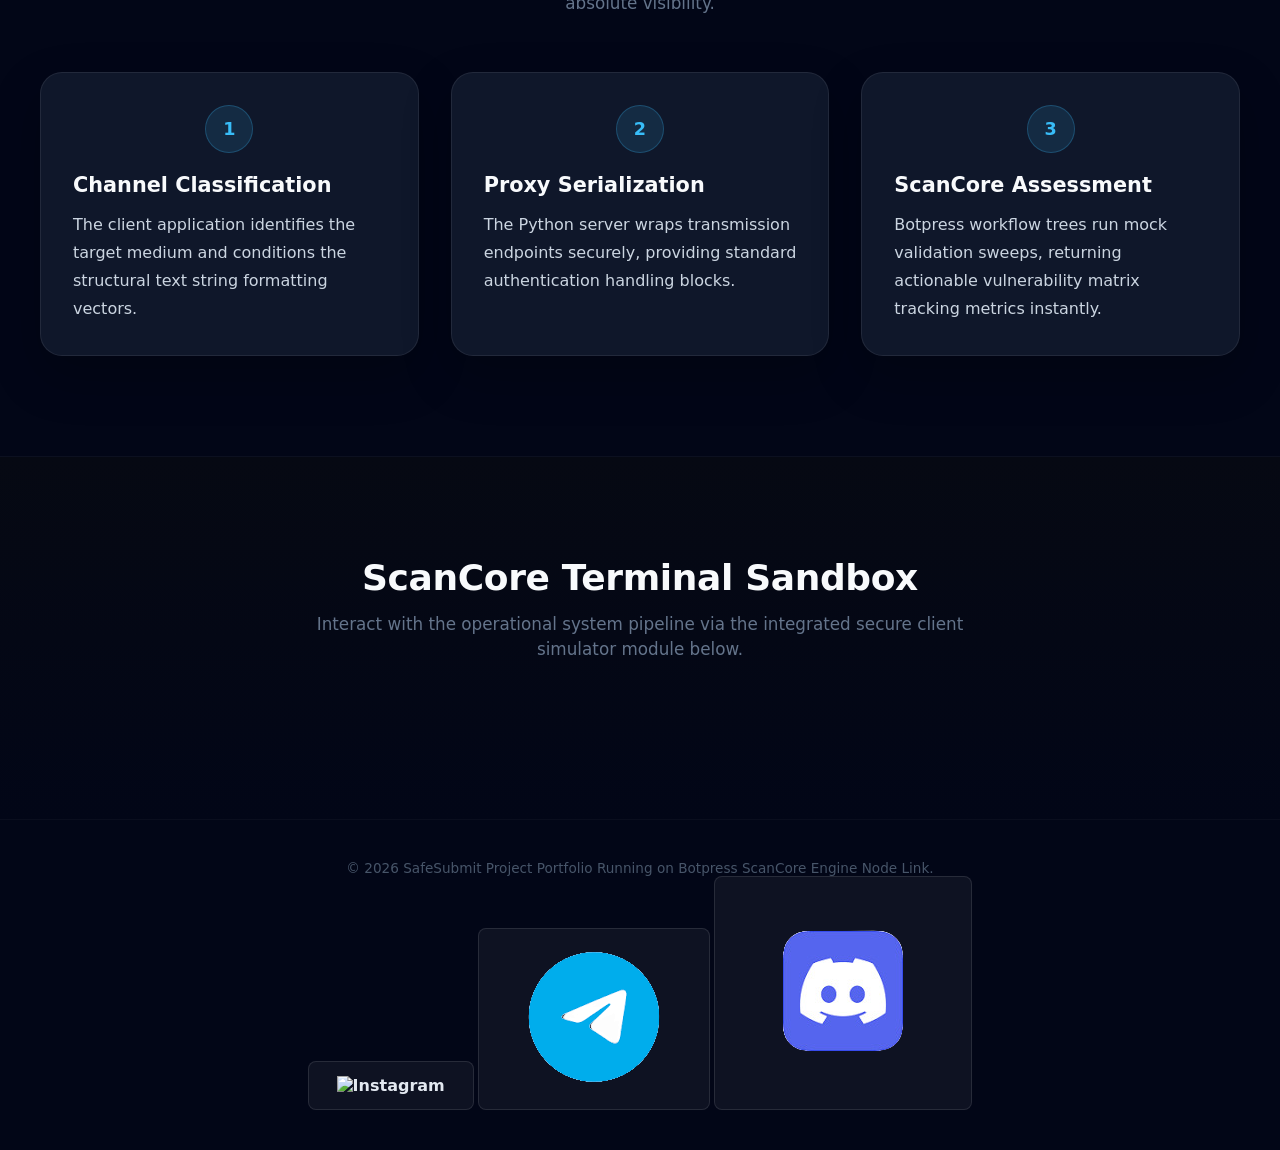
==== commit a6b83e7d: "adding telegram icon" ====
--- a/docs/index.html
+++ b/docs/index.html
@@ -21,7 +21,7 @@
       <div class="nav-menu">
         <a href="../integrations.html">Custom Integrations</a>
         <a href="../core-engines.html">Core Engines</a>
-        <a href="../about.html">Our team</a>
+        <a href="../about.html">Our Team</a>
         <a href="../chatbot.html" class="nav-cta">Launch Chatbot</a>
       </div>
     </div>
@@ -99,10 +99,13 @@
   </main>
 
   <footer class="platform-footer">
-    <p>&copy; 2026 SafeSubmit Project Portfolio. Running on Secure Local Python Proxy & Botpress ScanCore Engine Node Link.</p>
+    <p>&copy; 2026 SafeSubmit Project Portfolio Running on Botpress ScanCore Engine Node Link.</p>
     <div class="app-socials footer-socials">
       <a href="#" class="cta-button secondary social-button" aria-label="Instagram" title="Instagram placeholder">
         <img src="../instagram.png" alt="Instagram" class="social-icon">
+      </a>
+      <a href="https://t.me/safesubmit_bot" class="cta-button secondary social-button" aria-label="Telegram" target="_blank" rel="noopener noreferrer">
+        <img src="../Telegram.png" alt="Telegram" class="social-icon">
       </a>
       <a href="https://discord.gg/msWpjbavFX" class="cta-button secondary social-button" aria-label="Discord" target="_blank" rel="noopener noreferrer">
         <img src="../Discord.png" alt="Discord" class="social-icon">
